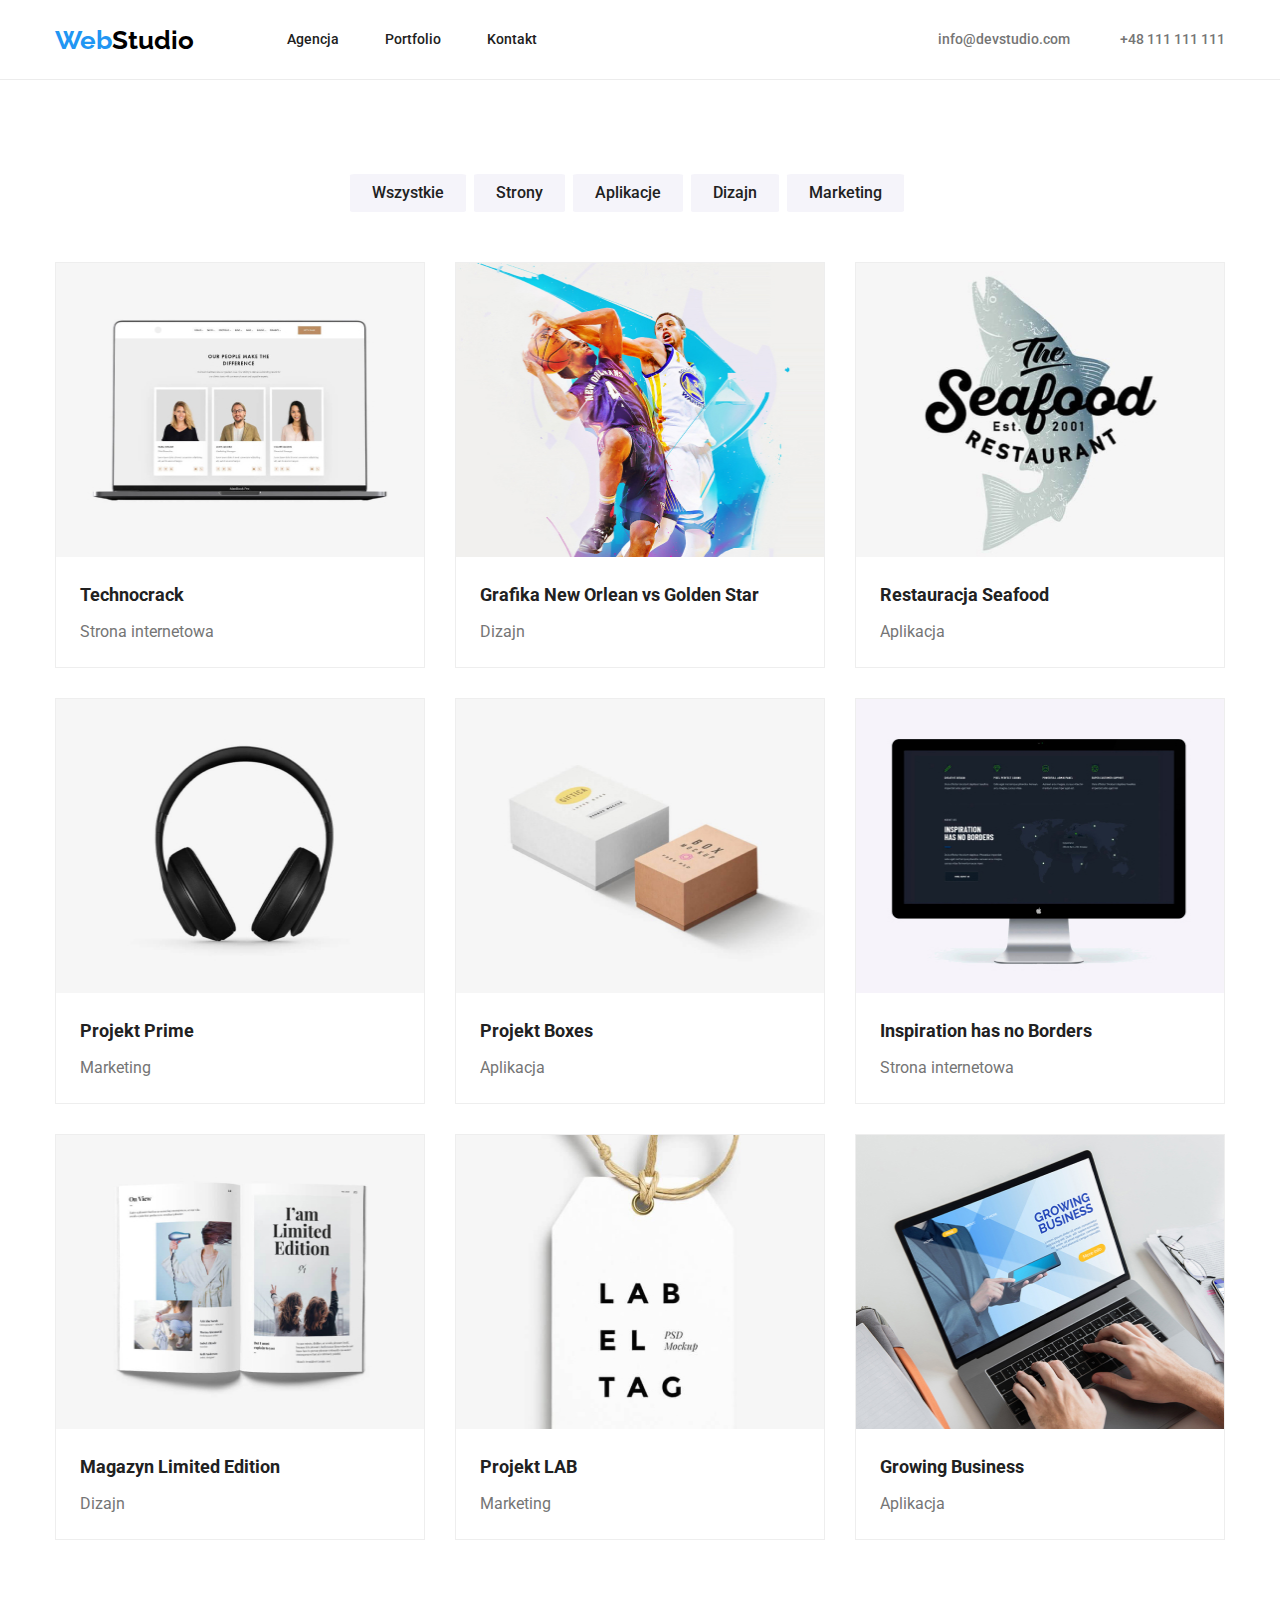
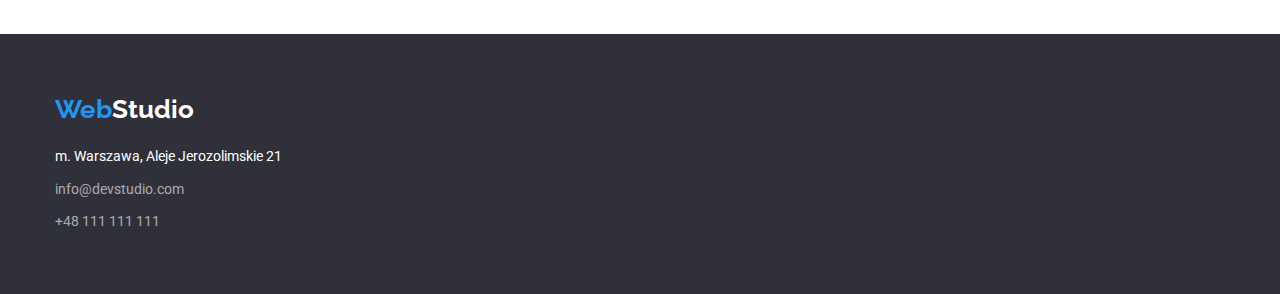
==== portfolio.html @ d8c9f894 "Initial commit" ====
<!DOCTYPE html>
<html lang="en">
  <head>
    <meta charset="UTF-8" />
    <meta http-equiv="X-UA-Compatible" content="IE=edge" />
    <meta name="viewport" content="width=device-width, initial-scale=1.0" />
    <title>Portfolio</title>
    <link
      rel="stylesheet"
      href="https://cdnjs.cloudflare.com/ajax/libs/modern-normalize/1.0.0/modern-normalize.min.css"
    />
    <link rel="preconnect" href="https://fonts.googleapis.com" />
    <link rel="preconnect" href="https://fonts.gstatic.com" crossorigin />
    <link
      href="https://fonts.googleapis.com/css2?family=Roboto:wght@400;500;700;900&display=swap"
      rel="stylesheet"
    />
    <link rel="preconnect" href="https://fonts.googleapis.com" />
    <link rel="preconnect" href="https://fonts.gstatic.com" crossorigin />
    <link
      href="https://fonts.googleapis.com/css2?family=Raleway:wght@700&display=swap"
      rel="stylesheet"
    />
    <link rel="stylesheet" href="./css/styles.css" />
  </head>
  <body>
    <header class="header-font border-bot">
      <div class="header-just">
        <nav class="header-box">
          <a href="index.html" class="logo"
            ><span class="logo-color">Web</span>Studio</a
          >
          <ul class="first-list">
            <li><a class="link" href="index.html">Agencja</a></li>
            <li>
              <a class="link" href="portfolio.html">Portfolio</a>
            </li>
            <li><a class="link" href="#">Kontakt</a></li>
          </ul>

          <ul class="second-list">
            <li><a class="link-header" href="#">info@devstudio.com</a></li>
            <li><a class="link-header" href="#">+48 111 111 111</a></li>
          </ul>
        </nav>
      </div>
    </header>

    <main>
      <section class="container section-portfolio-padding">
        <ul class="portfolio-buttons">
          <li>
            <button type="button" class="button">Wszystkie</button>
          </li>
          <li>
            <button type="button" class="button">Strony</button>
          </li>
          <li>
            <button type="button" class="button">Aplikacje</button>
          </li>
          <li>
            <button type="button" class="button">Dizajn</button>
          </li>
          <li>
            <button type="button" class="button">Marketing</button>
          </li>
        </ul>

        <ul class="section-photo">
          <li class="portfolio-photo-flex">
            <figure class="figure-photo-portfolio">
              <img
                class="image-width"
                src="./images/2.1.jpg"
                width="370"
                height="294"
                alt="przykladowa strona"
              />
              <figcaption class="portfolio-figcaption-padding">
                <strong class="figcaption-strong-portfolio">Technocrack</strong>
                <p class="figcaption-p-portfolio">Strona internetowa</p>
              </figcaption>
            </figure>
          </li>
          <li class="portfolio-photo-flex">
            <figure class="figure-photo-portfolio">
              <img
                class="image-width"
                src="./images/2.2.jpg"
                width="370"
                height="294"
                alt="Koszykarze"
              />
              <figcaption class="portfolio-figcaption-padding">
                <strong class="figcaption-strong-portfolio"
                  >Grafika New Orlean vs Golden Star</strong
                >
                <p class="figcaption-p-portfolio">Dizajn</p>
              </figcaption>
            </figure>
          </li>
          <li class="portfolio-photo-flex">
            <figure class="figure-photo-portfolio">
              <img
                class="image-width"
                src="./images/2.3.jpg"
                width="370"
                height="294"
                alt="Logo restauracji"
              />
              <figcaption class="portfolio-figcaption-padding">
                <strong class="figcaption-strong-portfolio"
                  >Restauracja Seafood</strong
                >
                <p class="figcaption-p-portfolio">Aplikacja</p>
              </figcaption>
            </figure>
          </li>

          <li class="portfolio-photo-flex">
            <figure class="figure-photo-portfolio">
              <img
                class="image-width"
                src="./images/2.4.jpg"
                width="370"
                height="294"
                alt="Słuchawki"
              />
              <figcaption class="portfolio-figcaption-padding">
                <strong class="figcaption-strong-portfolio"
                  >Projekt Prime</strong
                >
                <p class="figcaption-p-portfolio">Marketing</p>
              </figcaption>
            </figure>
          </li>
          <li class="portfolio-photo-flex">
            <figure class="figure-photo-portfolio">
              <img
                class="image-width"
                src="./images/2.5.jpg"
                width="370"
                height="294"
                alt="Pudełka"
              />
              <figcaption class="portfolio-figcaption-padding">
                <strong class="figcaption-strong-portfolio"
                  >Projekt Boxes</strong
                >
                <p class="figcaption-p-portfolio">Aplikacja</p>
              </figcaption>
            </figure>
          </li>
          <li class="portfolio-photo-flex">
            <figure class="figure-photo-portfolio">
              <img
                class="image-width"
                src="./images/2.6.jpg"
                width="370"
                height="294"
                alt="Monitor"
              />
              <figcaption class="portfolio-figcaption-padding">
                <strong class="figcaption-strong-portfolio"
                  >Inspiration has no Borders</strong
                >
                <p class="figcaption-p-portfolio">Strona internetowa</p>
              </figcaption>
            </figure>
          </li>
          <li class="portfolio-photo-flex">
            <figure class="figure-photo-portfolio">
              <img
                class="image-width"
                src="./images/2.7.jpg"
                width="370"
                height="294"
                alt="Książka"
              />
              <figcaption class="portfolio-figcaption-padding">
                <strong class="figcaption-strong-portfolio"
                  >Magazyn Limited Edition</strong
                >
                <p class="figcaption-p-portfolio">Dizajn</p>
              </figcaption>
            </figure>
          </li>
          <li class="portfolio-photo-flex">
            <figure class="figure-photo-portfolio">
              <img
                class="image-width"
                src="./images/2.8.jpg"
                width="370"
                height="294"
                alt="Etykieta"
              />
              <figcaption class="portfolio-figcaption-padding">
                <strong class="figcaption-strong-portfolio">Projekt LAB</strong>
                <p class="figcaption-p-portfolio">Marketing</p>
              </figcaption>
            </figure>
          </li>
          <li class="portfolio-photo-flex">
            <figure class="figure-photo-portfolio">
              <img
                class="image-width"
                src="./images/2.9.jpg"
                width="370"
                height="294"
                alt="Laptop"
              />
              <figcaption class="portfolio-figcaption-padding">
                <strong class="figcaption-strong-portfolio"
                  >Growing Business</strong
                >
                <p class="figcaption-p-portfolio">Aplikacja</p>
              </figcaption>
            </figure>
          </li>
        </ul>
      </section>
    </main>
    <footer class="footer">
      <div class="container">
        <div class="footer-logo-padding">
          <a href="index.html" class="logo"
            ><span class="logo-color">Web</span
            ><span class="logo-color-footer">Studio</span></a
          >
        </div>
        <ul class="footer-font footer-contact">
          <li class="footer-li-margin-bot">
            <address class="addres-color">
              m. Warszawa, Aleje Jerozolimskie 21
            </address>
          </li>

          <li class="footer-li-margin-bot">
            <a class="link-footer" href="#">info@devstudio.com</a>
          </li>
          <li class="link-footer-padding">
            <a class="link-footer" href="#">+48 111 111 111</a>
          </li>
        </ul>
      </div>
    </footer>
  </body>
</html>
---- css/styles.css ----
:root {
  --main-black: #212121;
  --second-black: #000000;
  --main-blue: #2196f3;
  --background-grey: #2f303a;
  --main-white: #ffffff;
  --second-white: #f5f4fa;
  --main-silver: #757575;
  --white-transparent: rgba(255, 255, 255, 0.6);
  --border-white: #ececec;
}
body {
  font-family: "Roboto", sans-serif;
  color: var(--main-black);
  margin: 0;
}
ul,
li {
  list-style-type: none;
}
.logo {
  font-family: "Raleway", sans-serif;
  font-weight: 700;
  font-size: 26px;
  line-height: 1.19;
  color: var(--second-black);
  text-decoration: none;
  cursor: pointer;
  margin-right: 93px;
}
.loor {
  list-style: none;
  display: flex;
  margin: inherit;
  align-items: center;
}
/*.ul-nopoint {
  padding-top: 94px;
  padding-bottom: 94px;
}*/

.link:hover {
  color: var(--main-blue);
  cursor: pointer;
}
.link {
  color: var(--main-black);
  text-decoration: none;
}
.logo-color {
  color: var(--main-blue);
}
.link-header {
  color: var(--main-silver);
  text-decoration: none;
  
}
.link-header:hover {
  color: var(--main-blue);
  cursor: pointer;
}
.header-font {
  font-weight: 500;
  font-size: 14px;
  line-height: 1.14;
  height: 80px;
}
.footer-font {
  font-weight: 400;
  font-size: 14px;
  line-height: 1.71;
  text-decoration: none;
}
.h1-class {
  color: var(--main-white);
  font-weight: 900;
  font-size: 44px;
  line-height: 1.36;
  margin-top: 0px;
  margin-bottom: 30px;
}
.button-agencja {
  color: var(--main-black);
  font-family: "Roboto";
  font-style: normal;
  font-weight: 700;
  font-size: 16px;
  line-height: 1.85;
  background-color: var(--second-white);
  cursor: pointer;
  width: 200px;
  height: 50px;
  border: none;
  border-radius: 4%;
}
.button-agencja:hover {
  background-color: var(--main-blue);
  color: var(--main-white);
}
.button {
  color: var(--main-black);
  font-family: "Roboto";
  font-style: normal;
  font-weight: 500;
  font-size: 16px;
  line-height: 1.62;
  background-color: var(--second-white);
  cursor: pointer;
  margin-right: 8px;
  padding: 6px 22px;
  border: none;
  border-radius: 4%;
}
.button:hover {
  background-color: var(--main-blue);
  color: var(--main-white);
}
.h2-class {
  font-style: normal;
  font-weight: 700;
  font-size: 36px;
  line-height: 1.16;
  text-align: center;
  margin-top: 0px;
  margin-bottom: 0px;
  padding-bottom: 50px;
}
.h4-class {
  font-weight: 700;
  font-size: 14px;
  line-height: 1.14;
}
.text-lorem {
  color: var(--main-silver);
  font-weight: 400;
  font-size: 14px;
  line-height: 1.71;
  width: 270px;
  height: 75px;
  text-align: justify;
  margin-top: 0;
  margin-bottom: 0;
  margin-right: 30px;
}
.figcaption-strong-studio {
  font-weight: 500;
  font-size: 16px;
  line-height: 1.18;
  color: var(--main-black);
}
.figcaption-p-studio {
  color: var(--main-silver);
  font-weight: 400;
  font-size: 16px;
  line-height: 1.18;
  padding-bottom: 30px;
  margin-bottom: 0px;
  margin-top: 0px;
}
.figcaption-strong-portfolio {
  font-weight: 700;
  font-size: 18px;
  line-height: 2;
}
.figcaption-p-portfolio {
  color: var(--main-silver);
  font-weight: 400;
  font-size: 16px;
  line-height: 1.87;
  margin-top: 4px;
  margin-bottom: 0px;
}
.footer {
  background-color: var(--background-grey);
  height: 252;
}
.logo-color-footer {
  color: var(--main-white);
}
.addres-color {
  color: var(--main-white);
  font-style: normal;
}
.link-footer {
  color: var(--white-transparent);
  text-decoration: none;
}
.link-footer:hover {
  color: var(--main-blue);
  cursor: pointer;
}

.background-team {
  background-color: var(--second-white);
  padding-top: 94px;
  padding-bottom: 94px;
}
.background-main-upper {
  background-color: var(--background-grey);
}
.container {
  margin: 0 auto;
  width: 100%;
  max-width: 1200px;
  padding: 0 15px;
}
.main-upper {
  text-align: center;
  max-width: 696px;
  align-items: center;
  justify-content: center;
}

.header-box {
  margin: 0 auto;
  box-sizing: border-box;
  justify-content: space-between;
  display: flex;
  max-width: 1200px;
  width: 100%;
  height: 26px;
  align-items: center;
  padding: 0 15px;
}
.first-list {
  text-align: center;
  display: flex;
  padding-left: 0px;

  flex-grow: 1;
  gap: 46px;

  /* margin: 32x 371px 32px 0;*/
}
.second-list {
  display: flex;
  justify-content: space-between;

  gap: 50px;
}
.header-just {
  padding: 27px 0;
}
.border-bot {
  border-bottom: 1px solid;
  color: var(--border-white);
}
.lorem-cointainer {
  display: flex;
  flex-direction: column;
  justify-content: center;
  height: 300px;
}
.lorem-flex {
  display: flex;
  margin: inherit;
  align-items: center;
  padding-left: 0;
}
.lorem-height {
  height: 600px;
}
/*section {
  padding-top: 94px;
  padding-bottom: 94px;
}*/
.presentation-flex {
  display: flex;
  margin: inherit;
  align-items: center;
  list-style: none;
  padding-left: 0px;
}
.presentation-margin {
  margin-right: 30px;
}
.presentation-padding {
  padding-bottom: 94px;
}
.figure {
  margin-left: 0px;
  margin-bottom: 0px;
  margin-top: 0px;
  margin-right: 30px;
  box-shadow: 0px 1px 3px rgba(0, 0, 0, 0.12), 0px 1px 1px rgba(0, 0, 0, 0.14),
    0px 2px 1px rgba(0, 0, 0, 0.2);
  border-radius: 0px 0px 4px 4px;
}
.figbot {
  background-color: var(--main-white);
  text-align: center;
  padding-top: 30px;
}
.footer-logo-padding {
  padding-top: 60px;
  padding-bottom: 20px;
}
.footer-contact {
  margin: 0;
  padding-left: 0;
}
.link-footer-padding {
  padding-bottom: 60px;
}
.portfolio-buttons {
  display: flex;
  margin: inherit;
  align-items: center;
  padding-left: 295px;
  list-style: none;
  padding-bottom: 50px;
}
.section-portfolio-padding {
  padding-top: 94px;
  padding-bottom: 94px;
}
.section-photo {
  display: flex;
  flex-wrap: wrap;
  gap: 30px;
  list-style: none;
  margin: 0;
  padding-left: 0;
}
.portfolio-photo-flex {
  flex-basis: calc((100% - 60px) / 3);
}
.figure-photo-portfolio {
  background: var(--main-white);
  border: 1px solid #eeeeee;
  margin: 0 auto;
}
.image-width {
  width: 100%;
  vertical-align: top;
}
.portfolio-figcaption-padding {
  padding: 20px 24px;
}
.footer-li-margin-bot {
  margin-bottom: 9px;
}
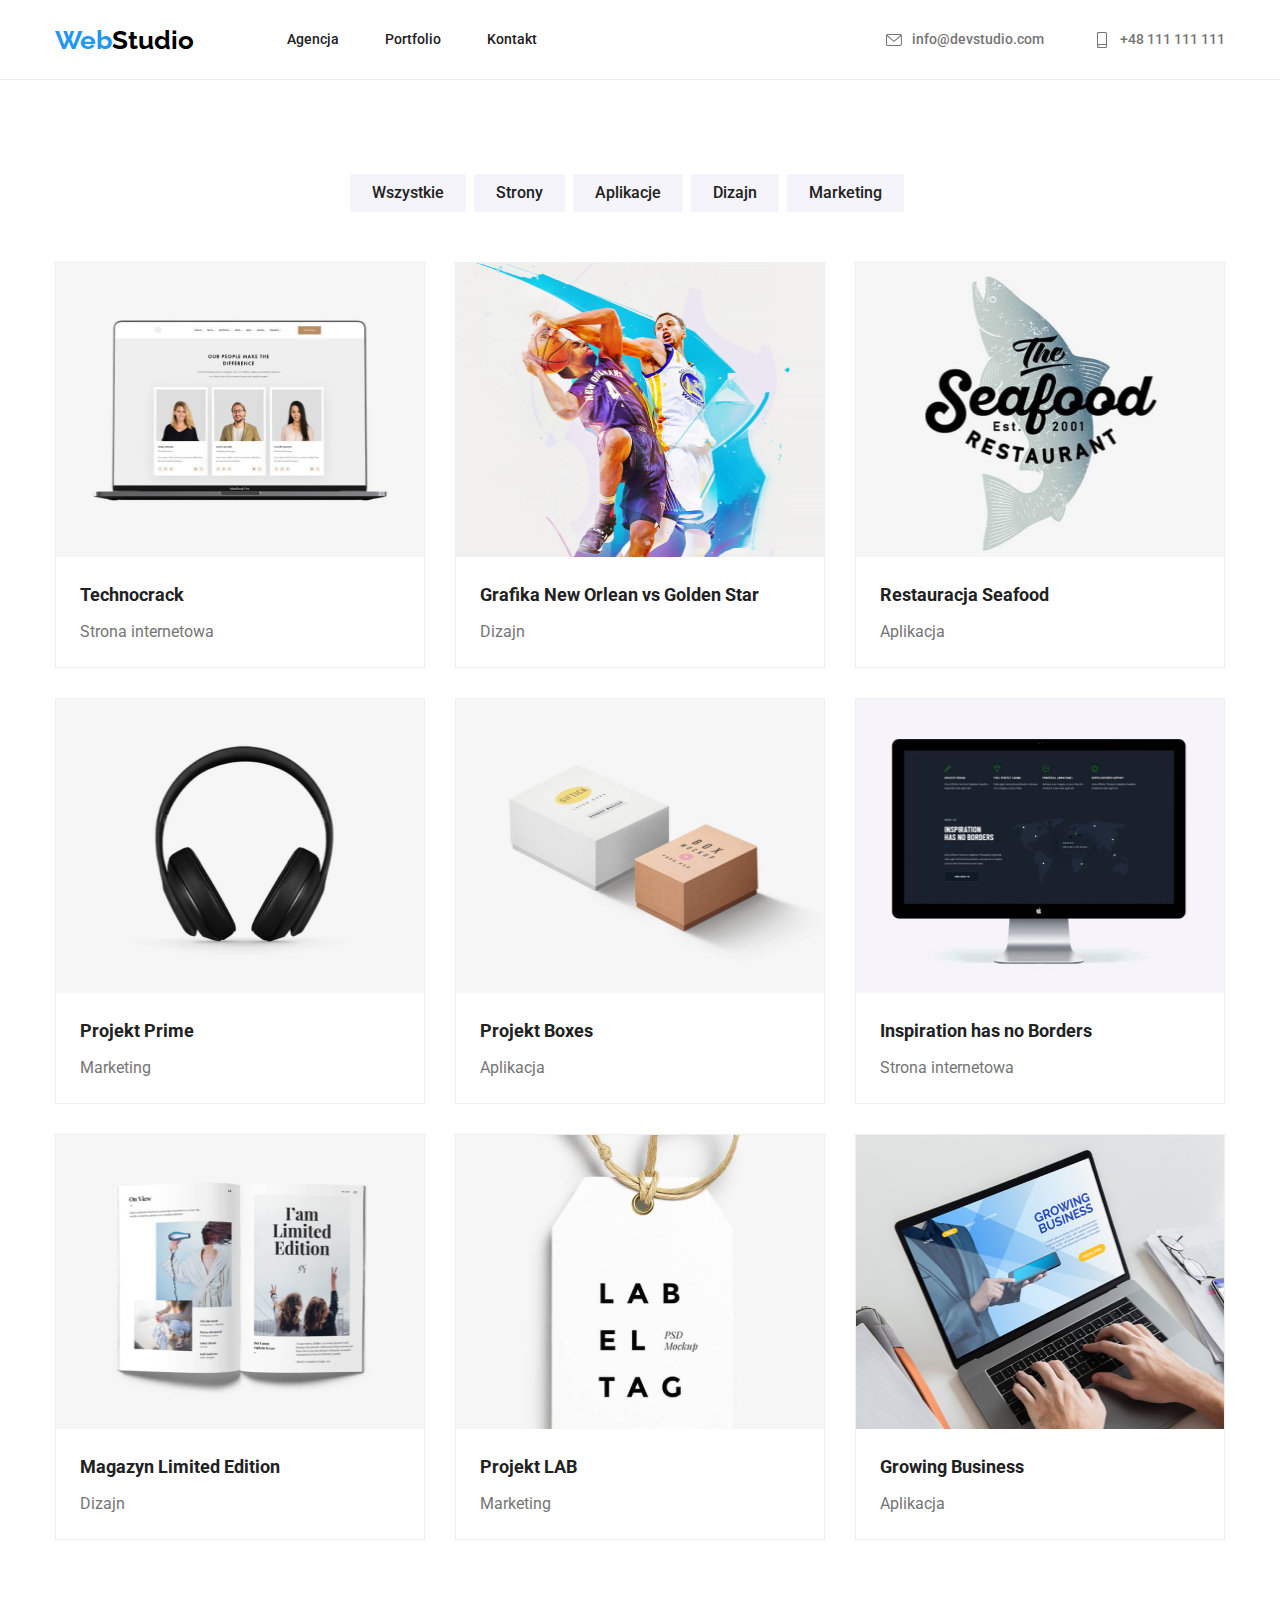
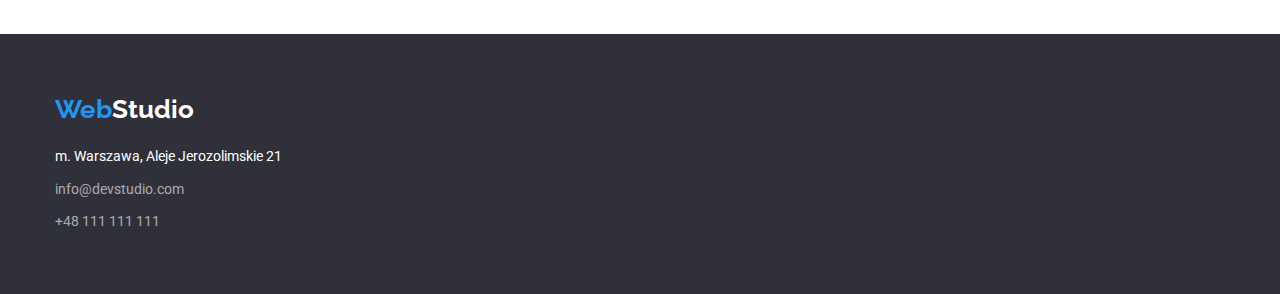
==== commit 1e688cc1: "test1" ====
--- a/portfolio.html
+++ b/portfolio.html
@@ -39,8 +39,23 @@
           </ul>
 
           <ul class="second-list">
-            <li><a class="link-header" href="#">info@devstudio.com</a></li>
-            <li><a class="link-header" href="#">+48 111 111 111</a></li>
+            <li><a class="link-header" href="#">
+              <svg class="icon icon-svg">
+                <use 
+                y="2"
+                width="16"
+                height="12"
+                href="./images/icons.svg#icon-envelope"
+              ></use>
+            </svg>info@devstudio.com</a></li>
+            <li><a class="link-header" href="#">
+              <svg class="icon icon-svg">
+                <use
+                x="3"
+                width="10"
+                height="16"
+                href="./images/icons.svg#icon-smartphone"
+              ></use></svg>+48 111 111 111</a></li>
           </ul>
         </nav>
       </div>
--- a/css/styles.css
+++ b/css/styles.css
@@ -8,6 +8,7 @@
   --main-silver: #757575;
   --white-transparent: rgba(255, 255, 255, 0.6);
   --border-white: #ececec;
+  --social-grey: #afb1b8;
 }
 body {
   font-family: "Roboto", sans-serif;
@@ -53,7 +54,7 @@
 .link-header {
   color: var(--main-silver);
   text-decoration: none;
-  
+  display: flex;
 }
 .link-header:hover {
   color: var(--main-blue);
@@ -78,6 +79,7 @@
   line-height: 1.36;
   margin-top: 0px;
   margin-bottom: 30px;
+  letter-spacing: 0.06em;
 }
 .button-agencja {
   color: var(--main-black);
@@ -141,6 +143,7 @@
   margin-top: 0;
   margin-bottom: 0;
   margin-right: 30px;
+  letter-spacing: 0.03em;
 }
 .figcaption-strong-studio {
   font-weight: 500;
@@ -196,7 +199,14 @@
   padding-bottom: 94px;
 }
 .background-main-upper {
-  background-color: var(--background-grey);
+  background-image: linear-gradient(
+      rgba(47, 48, 58, 0.4),
+      rgba(255, 255, 255, 0.1)
+    ),
+    url(../images/Tlo2-index-section1.jpg);
+  max-width: 1600px;
+  margin: auto;
+  padding: 0 15px;
 }
 .container {
   margin: 0 auto;
@@ -207,8 +217,6 @@
 .main-upper {
   text-align: center;
   max-width: 696px;
-  align-items: center;
-  justify-content: center;
 }
 
 .header-box {
@@ -235,6 +243,7 @@
 .second-list {
   display: flex;
   justify-content: space-between;
+  padding-left: 0px;
 
   gap: 50px;
 }
@@ -249,7 +258,7 @@
   display: flex;
   flex-direction: column;
   justify-content: center;
-  height: 300px;
+  padding-top: 94px;
 }
 .lorem-flex {
   display: flex;
@@ -275,7 +284,7 @@
   margin-right: 30px;
 }
 .presentation-padding {
-  padding-bottom: 94px;
+  padding-top: 94px;
 }
 .figure {
   margin-left: 0px;
@@ -340,3 +349,55 @@
 .footer-li-margin-bot {
   margin-bottom: 9px;
 }
+.icon {
+  text-decoration: none;
+  border-style: none;
+  background-color: var(--main-white);
+
+  margin-right: 10px;
+  width: 16px;
+  height: 16px;
+  fill: var(--main-silver);
+}
+.icon-svg:hover {
+  fill: var(--main-blue);
+
+  transition: all 0.4s;
+}
+.lorem-icon {
+  display: flex;
+  align-items: center;
+  justify-content: center;
+  background-color: #f5f4fa;
+  width: 270px;
+  height: 120px;
+  margin-bottom: 30px;
+  border-radius: 4px;
+}
+.social-links {
+  display: flex;
+  flex-direction: row;
+  justify-content: center;
+  gap: 10px;
+  padding-bottom: 30px;
+}
+.social-links-style {
+  display: flex;
+  justify-content: center;
+  align-items: center;
+  width: 44px;
+  height: 44px;
+  border-radius: 50%;
+  fill: var(--social-grey);
+}
+/*.test3 {
+  fill: var(--main-blue);
+}*/
+.test4 {
+  border-radius: 4px;
+}
+svg:hover {
+  fill: #2196f3;
+
+  transition: all 0.2s;
+}
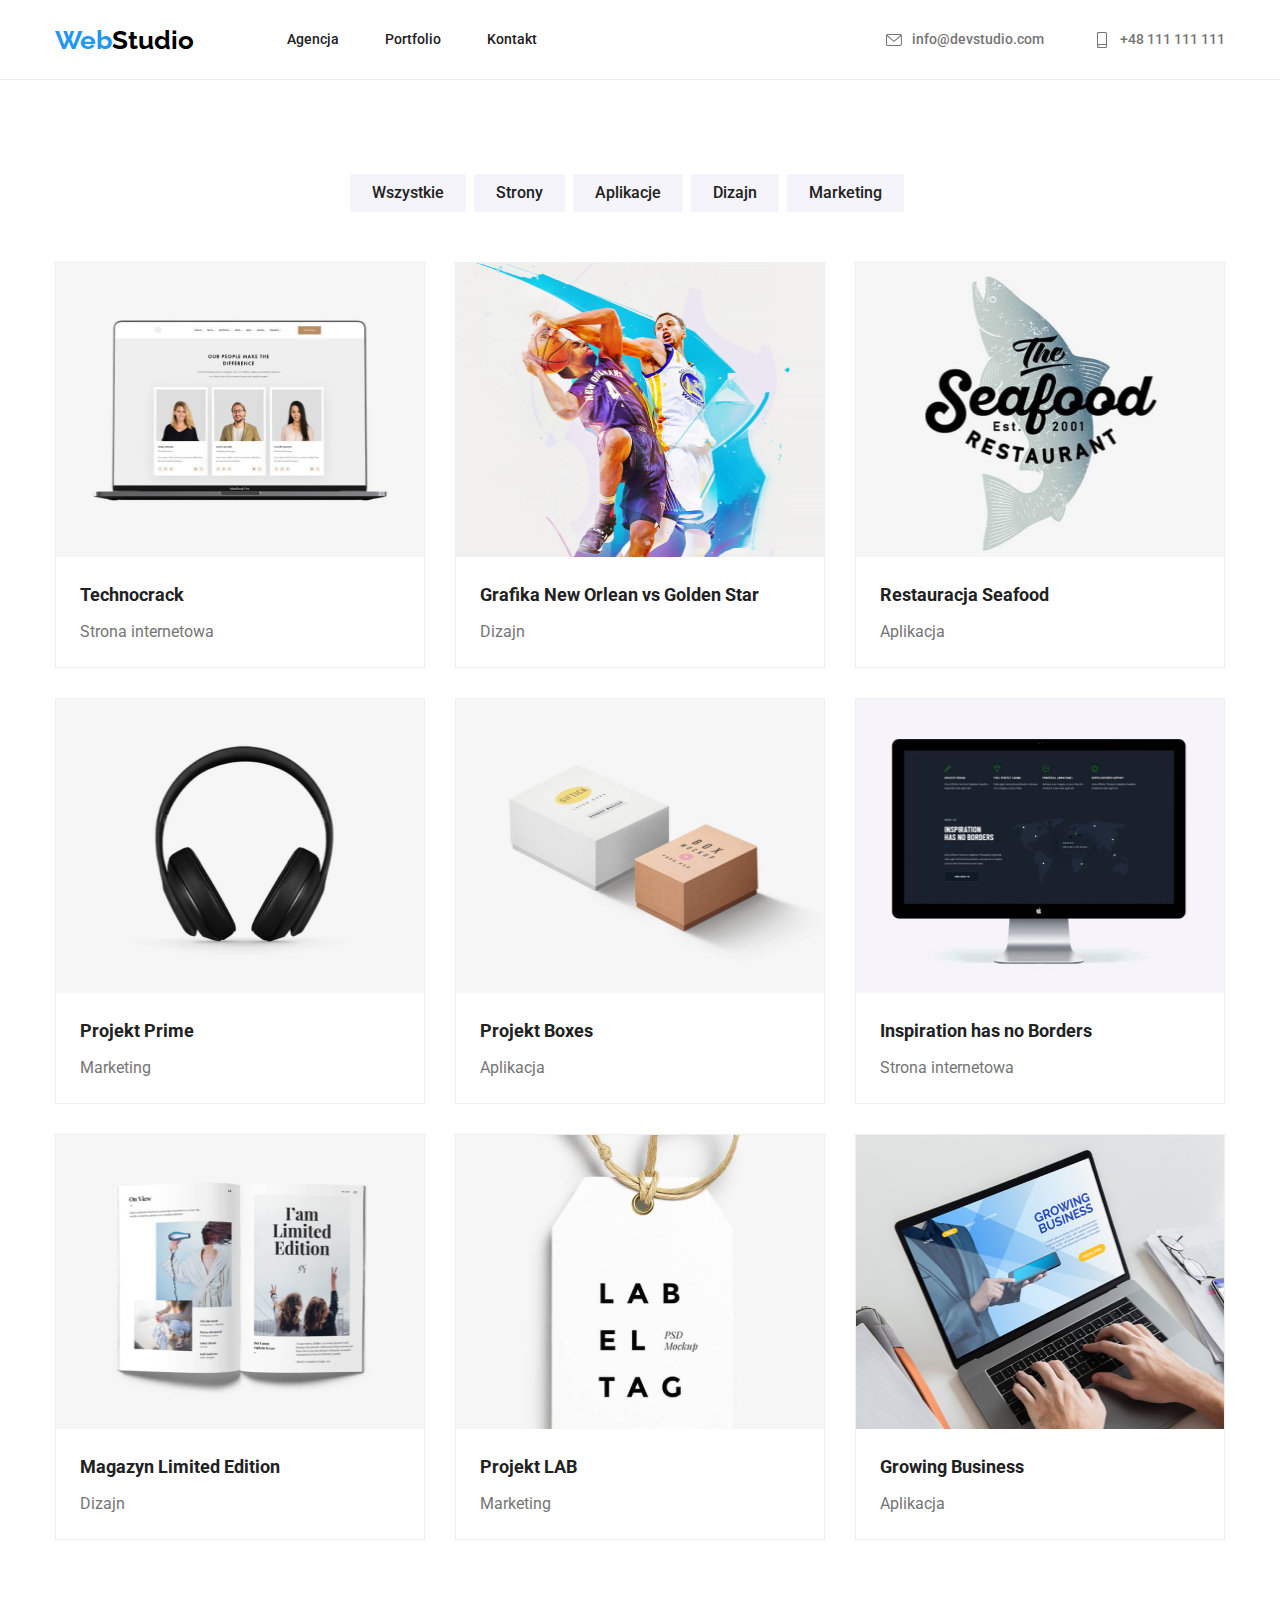
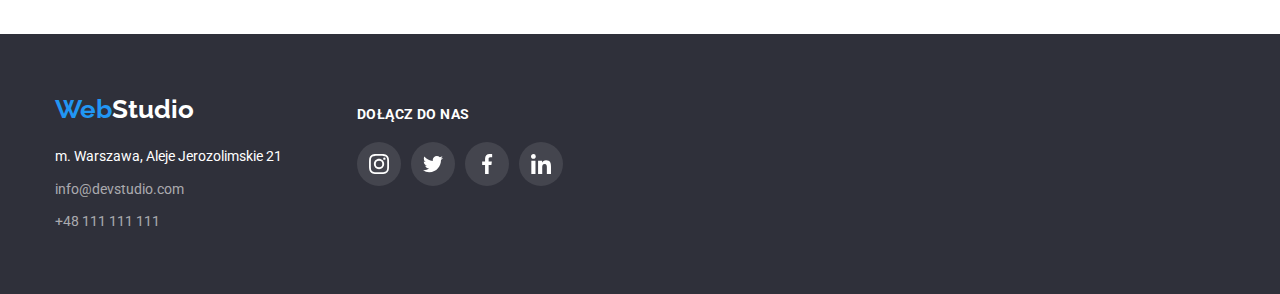
==== commit cc55e995: "large update" ====
--- a/portfolio.html
+++ b/portfolio.html
@@ -236,8 +236,10 @@
       </section>
     </main>
     <footer class="footer">
-      <div class="container">
-        <div class="footer-logo-padding">
+      <div class="container flix">
+       <div class="kontakt">
+        
+          <div class="footer-logo-padding">
           <a href="index.html" class="logo"
             ><span class="logo-color">Web</span
             ><span class="logo-color-footer">Studio</span></a
@@ -258,6 +260,40 @@
           </li>
         </ul>
       </div>
+        <div class="joinus-footer">
+          <h4 class="h4-class-footer">DOŁĄCZ DO NAS</h4>
+          <div class="social-links">
+            <div class="social-links-style social-links-footer">
+              <svg width="20" height="20">
+                <use href="./images/icons.svg#icon-instagram-2"></use>
+              </svg>
+            </div>
+            <div class="social-links-style social-links-footer">
+                <svg width="20" height="20">
+                  <use href="./images/icons.svg#icon-twitter-1"></use>
+                </svg>
+              </div>
+              <div class="social-links-style social-links-footer">
+                  <svg width="20" height="20">
+                    <use
+                    href="./images/icons.svg#icon-facebook-1"
+                    ></use>
+                  </svg>
+              </div>
+              <div class="social-links-style social-links-footer">
+                    <svg width="20" height="20">
+                      <use
+                      href="./images/icons.svg#icon-linkedin-1"
+                      ></use>
+                    </svg>
+                  </div>                      
+          </div>
+        
+      </div>
+      
+      
+      
+     
     </footer>
   </body>
 </html>
--- a/css/styles.css
+++ b/css/styles.css
@@ -9,6 +9,7 @@
   --white-transparent: rgba(255, 255, 255, 0.6);
   --border-white: #ececec;
   --social-grey: #afb1b8;
+  --shadow-white: #eeeeee;
 }
 body {
   font-family: "Roboto", sans-serif;
@@ -158,7 +159,7 @@
   line-height: 1.18;
   padding-bottom: 30px;
   margin-bottom: 0px;
-  margin-top: 0px;
+  margin-top: 10px;
 }
 .figcaption-strong-portfolio {
   font-weight: 700;
@@ -284,12 +285,11 @@
   margin-right: 30px;
 }
 .presentation-padding {
-  padding-top: 94px;
+  padding-block: 94px;
 }
 .figure {
-  margin-left: 0px;
-  margin-bottom: 0px;
-  margin-top: 0px;
+  margin: 0;
+  background-color: var(--main-white);
   margin-right: 30px;
   box-shadow: 0px 1px 3px rgba(0, 0, 0, 0.12), 0px 1px 1px rgba(0, 0, 0, 0.14),
     0px 2px 1px rgba(0, 0, 0, 0.2);
@@ -299,6 +299,8 @@
   background-color: var(--main-white);
   text-align: center;
   padding-top: 30px;
+  border-bottom-left-radius: 4px;
+  border-bottom-right-radius: 4px;
 }
 .footer-logo-padding {
   padding-top: 60px;
@@ -336,8 +338,13 @@
 }
 .figure-photo-portfolio {
   background: var(--main-white);
-  border: 1px solid #eeeeee;
+  border: 1px solid var(--shadow-white);
   margin: 0 auto;
+}
+.figure-photo-portfolio:hover {
+  cursor: pointer;
+  box-shadow: 0px 1px 1px rgba(0, 0, 0, 0.12), 0px 4px 4px rgba(0, 0, 0, 0.06),
+      1px 4px 6px rgba(0, 0, 0, 0.16);
 }
 .image-width {
   width: 100%;
@@ -368,12 +375,18 @@
   display: flex;
   align-items: center;
   justify-content: center;
-  background-color: #f5f4fa;
+  background-color: var(--second-white);
   width: 270px;
   height: 120px;
   margin-bottom: 30px;
   border-radius: 4px;
 }
+.lorem-icon:hover {
+  fill: var(--main-blue);
+
+  transition: all 0.2s;
+
+}
 .social-links {
   display: flex;
   flex-direction: row;
@@ -393,11 +406,66 @@
 /*.test3 {
   fill: var(--main-blue);
 }*/
-.test4 {
-  border-radius: 4px;
-}
-svg:hover {
-  fill: #2196f3;
-
+
+
+
+.social-links-style:hover {
+  width: 44px;
+  height: 44px;
+  border-radius: 50%;
+  fill: var(--second-white);
+  background: var(--main-blue);
   transition: all 0.2s;
 }
+.section-padding {
+  padding-block: 94px;
+}
+.customers {
+  display: flex;
+    flex-direction: row;
+        gap: 30px;
+        padding-left: 0;
+        margin-block: 0;
+}
+.customers-logo {
+  width: 170px;
+    height: 92px;
+    
+    border-radius: 4px;
+    fill: var(--social-grey);
+    border-radius: 4px;
+    outline: 1px solid var(--social-grey);
+}
+.customers-logo:hover {
+  fill: var(--main-blue);
+  transition: all 0.2s;
+  outline-color: var(--main-blue);
+}
+ 
+.h4-class-footer {
+  letter-spacing: 0.03em;
+  color: var(--main-white);
+  font-style: normal;
+  font-weight: 700;
+  font-size: 14px;
+  padding-top: 72px;
+  line-height: 16px;
+  margin-top: 0px;
+padding-top: 72px;
+margin-bottom: 20px;
+}
+.joinus-footer {
+  display: flex;
+    flex-direction: column;
+    align-items: flex-start;
+}
+.flix {
+  display: flex;
+}
+.kontakt {
+  margin-right: 70px;
+}
+.social-links-footer {
+  background: rgba(255, 255, 255, 0.1);
+  fill: var(--main-white);
+}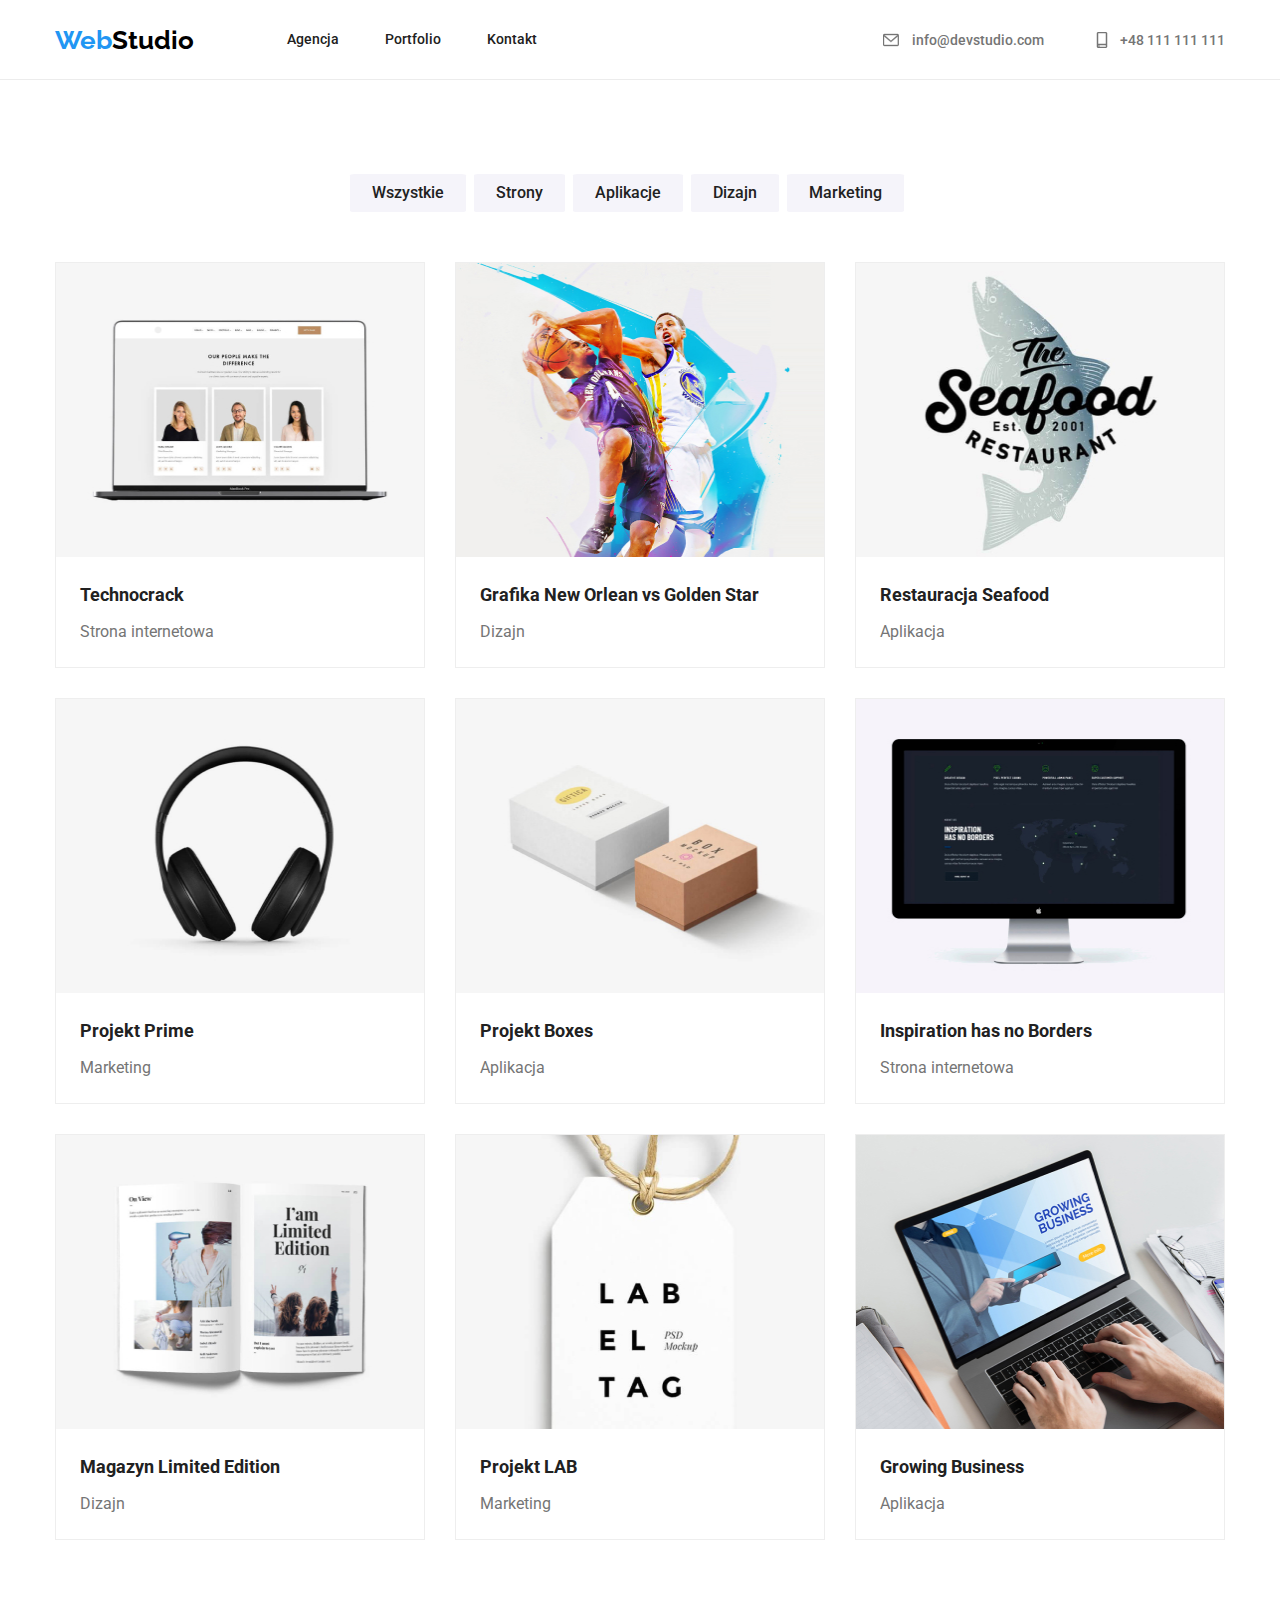
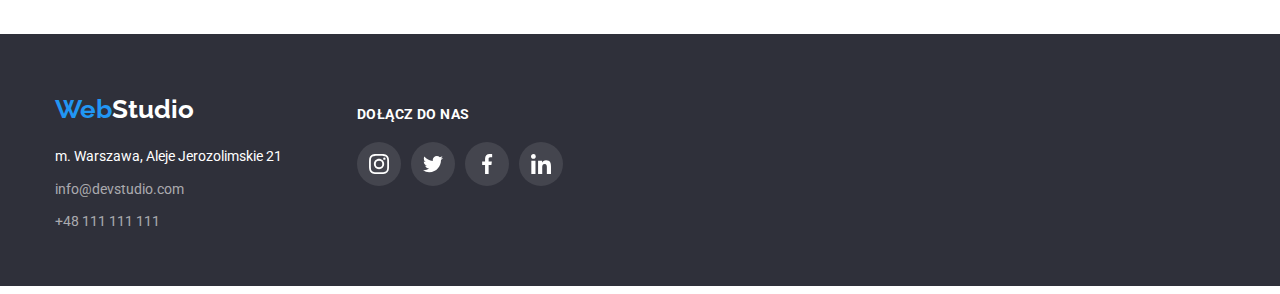
==== commit 1b913cd8: "final" ====
--- a/portfolio.html
+++ b/portfolio.html
@@ -39,23 +39,20 @@
           </ul>
 
           <ul class="second-list">
-            <li><a class="link-header" href="#">
-              <svg class="icon icon-svg">
-                <use 
-                y="2"
-                width="16"
-                height="12"
-                href="./images/icons.svg#icon-envelope"
-              ></use>
-            </svg>info@devstudio.com</a></li>
-            <li><a class="link-header" href="#">
-              <svg class="icon icon-svg">
-                <use
-                x="3"
-                width="10"
-                height="16"
-                href="./images/icons.svg#icon-smartphone"
-              ></use></svg>+48 111 111 111</a></li>
+            <li>
+              <a class="link-header" href="#">
+                <svg class="icon icon-svg" width="16" height="12">
+                  <use href="./images/icons.svg#icon-envelope"></use>
+                </svg>
+                info@devstudio.com</a
+              >
+            </li>
+            <li>
+              <a class="link-header" href="#">
+                <svg class="icon icon-svg" width="16" height="12">
+                  <use href="./images/icons.svg#icon-smartphone"></use>
+                  </svg>+48 111 111 111</a>
+            </li>
           </ul>
         </nav>
       </div>
@@ -237,29 +234,28 @@
     </main>
     <footer class="footer">
       <div class="container flix">
-       <div class="kontakt">
-        
+        <div class="kontakt">
           <div class="footer-logo-padding">
-          <a href="index.html" class="logo"
-            ><span class="logo-color">Web</span
-            ><span class="logo-color-footer">Studio</span></a
-          >
+            <a href="index.html" class="logo"
+              ><span class="logo-color">Web</span
+              ><span class="logo-color-footer">Studio</span></a
+            >
+          </div>
+          <ul class="footer-font footer-contact">
+            <li class="footer-li-margin-bot">
+              <address class="addres-color">
+                m. Warszawa, Aleje Jerozolimskie 21
+              </address>
+            </li>
+
+            <li class="footer-li-margin-bot">
+              <a class="link-footer" href="#">info@devstudio.com</a>
+            </li>
+            <li class="link-footer-padding">
+              <a class="link-footer" href="#">+48 111 111 111</a>
+            </li>
+          </ul>
         </div>
-        <ul class="footer-font footer-contact">
-          <li class="footer-li-margin-bot">
-            <address class="addres-color">
-              m. Warszawa, Aleje Jerozolimskie 21
-            </address>
-          </li>
-
-          <li class="footer-li-margin-bot">
-            <a class="link-footer" href="#">info@devstudio.com</a>
-          </li>
-          <li class="link-footer-padding">
-            <a class="link-footer" href="#">+48 111 111 111</a>
-          </li>
-        </ul>
-      </div>
         <div class="joinus-footer">
           <h4 class="h4-class-footer">DOŁĄCZ DO NAS</h4>
           <div class="social-links">
@@ -269,31 +265,23 @@
               </svg>
             </div>
             <div class="social-links-style social-links-footer">
-                <svg width="20" height="20">
-                  <use href="./images/icons.svg#icon-twitter-1"></use>
-                </svg>
-              </div>
-              <div class="social-links-style social-links-footer">
-                  <svg width="20" height="20">
-                    <use
-                    href="./images/icons.svg#icon-facebook-1"
-                    ></use>
-                  </svg>
-              </div>
-              <div class="social-links-style social-links-footer">
-                    <svg width="20" height="20">
-                      <use
-                      href="./images/icons.svg#icon-linkedin-1"
-                      ></use>
-                    </svg>
-                  </div>                      
+              <svg width="20" height="20">
+                <use href="./images/icons.svg#icon-twitter-1"></use>
+              </svg>
+            </div>
+            <div class="social-links-style social-links-footer">
+              <svg width="20" height="20">
+                <use href="./images/icons.svg#icon-facebook-1"></use>
+              </svg>
+            </div>
+            <div class="social-links-style social-links-footer">
+              <svg width="20" height="20">
+                <use href="./images/icons.svg#icon-linkedin-1"></use>
+              </svg>
+            </div>
           </div>
-        
+        </div>
       </div>
-      
-      
-      
-     
     </footer>
   </body>
 </html>
--- a/css/styles.css
+++ b/css/styles.css
@@ -44,6 +44,7 @@
 .link:hover {
   color: var(--main-blue);
   cursor: pointer;
+  transition: all 0.28s;
 }
 .link {
   color: var(--main-black);
@@ -55,11 +56,15 @@
 .link-header {
   color: var(--main-silver);
   text-decoration: none;
-  display: flex;
 }
 .link-header:hover {
   color: var(--main-blue);
   cursor: pointer;
+  transition: all 0.28s;
+}
+.link-header:hover svg {
+  stroke: var(--main-blue);
+  fill: var(--main-blue);
 }
 .header-font {
   font-weight: 500;
@@ -99,6 +104,8 @@
 .button-agencja:hover {
   background-color: var(--main-blue);
   color: var(--main-white);
+  cursor: pointer;
+  transition: all 0.28s;
 }
 .button {
   color: var(--main-black);
@@ -117,6 +124,12 @@
 .button:hover {
   background-color: var(--main-blue);
   color: var(--main-white);
+  cursor: pointer;
+  transition: all 0.28s;
+  color: var(--main-white);
+  box-shadow: 0px 3px 1px rgba(0, 0, 0, 0.1), 0px 1px 2px rgba(0, 0, 0, 0.08),
+    0px 2px 2px rgba(0, 0, 0, 0.12);
+  transition: all 0.2s;
 }
 .h2-class {
   font-style: normal;
@@ -128,10 +141,13 @@
   margin-bottom: 0px;
   padding-bottom: 50px;
 }
-.h4-class {
+.h3-class {
   font-weight: 700;
   font-size: 14px;
   line-height: 1.14;
+  letter-spacing: 0.03em;
+  margin-bottom: 10px;
+  margin-top: 0;
 }
 .text-lorem {
   color: var(--main-silver);
@@ -145,6 +161,7 @@
   margin-bottom: 0;
   margin-right: 30px;
   letter-spacing: 0.03em;
+  margin-right: 0px;
 }
 .figcaption-strong-studio {
   font-weight: 500;
@@ -176,7 +193,7 @@
 }
 .footer {
   background-color: var(--background-grey);
-  height: 252;
+  height: 252px;
 }
 .logo-color-footer {
   color: var(--main-white);
@@ -192,6 +209,7 @@
 .link-footer:hover {
   color: var(--main-blue);
   cursor: pointer;
+  transition: all 0.28s;
 }
 
 .background-team {
@@ -265,7 +283,9 @@
   display: flex;
   margin: inherit;
   align-items: center;
-  padding-left: 0;
+  justify-content: center;
+  gap: 30px;
+  padding-left: 0px;
 }
 .lorem-height {
   height: 600px;
@@ -344,7 +364,8 @@
 .figure-photo-portfolio:hover {
   cursor: pointer;
   box-shadow: 0px 1px 1px rgba(0, 0, 0, 0.12), 0px 4px 4px rgba(0, 0, 0, 0.06),
-      1px 4px 6px rgba(0, 0, 0, 0.16);
+    1px 4px 6px rgba(0, 0, 0, 0.16);
+  transition: all 0.2s;
 }
 .image-width {
   width: 100%;
@@ -360,33 +381,31 @@
   text-decoration: none;
   border-style: none;
   background-color: var(--main-white);
+  vertical-align: text-bottom;
 
   margin-right: 10px;
   width: 16px;
   height: 16px;
   fill: var(--main-silver);
+  stroke: var(--main-silver);
+  color: #757575;
 }
 .icon-svg:hover {
   fill: var(--main-blue);
-
-  transition: all 0.4s;
+  transition: all 0.28s;
+  cursor: pointer;
 }
 .lorem-icon {
   display: flex;
   align-items: center;
   justify-content: center;
-  background-color: var(--second-white);
+  background-color: #f5f4fa;
   width: 270px;
   height: 120px;
   margin-bottom: 30px;
   border-radius: 4px;
 }
-.lorem-icon:hover {
-  fill: var(--main-blue);
-
-  transition: all 0.2s;
-
-}
+
 .social-links {
   display: flex;
   flex-direction: row;
@@ -406,8 +425,6 @@
 /*.test3 {
   fill: var(--main-blue);
 }*/
-
-
 
 .social-links-style:hover {
   width: 44px;
@@ -415,33 +432,35 @@
   border-radius: 50%;
   fill: var(--second-white);
   background: var(--main-blue);
-  transition: all 0.2s;
+  cursor: pointer;
+  transition: all 0.28s;
 }
 .section-padding {
   padding-block: 94px;
 }
 .customers {
   display: flex;
-    flex-direction: row;
-        gap: 30px;
-        padding-left: 0;
-        margin-block: 0;
+  flex-direction: row;
+  gap: 30px;
+  padding-left: 0;
+  margin-block: 0;
 }
 .customers-logo {
   width: 170px;
-    height: 92px;
-    
-    border-radius: 4px;
-    fill: var(--social-grey);
-    border-radius: 4px;
-    outline: 1px solid var(--social-grey);
+  height: 92px;
+
+  border-radius: 4px;
+  fill: var(--social-grey);
+  border-radius: 4px;
+  outline: 1px solid var(--social-grey);
 }
 .customers-logo:hover {
   fill: var(--main-blue);
-  transition: all 0.2s;
+  transition: all 0.28s;
   outline-color: var(--main-blue);
-}
- 
+  cursor: pointer;
+}
+
 .h4-class-footer {
   letter-spacing: 0.03em;
   color: var(--main-white);
@@ -451,13 +470,13 @@
   padding-top: 72px;
   line-height: 16px;
   margin-top: 0px;
-padding-top: 72px;
-margin-bottom: 20px;
+  padding-top: 72px;
+  margin-bottom: 20px;
 }
 .joinus-footer {
   display: flex;
-    flex-direction: column;
-    align-items: flex-start;
+  flex-direction: column;
+  align-items: flex-start;
 }
 .flix {
   display: flex;
@@ -468,4 +487,4 @@
 .social-links-footer {
   background: rgba(255, 255, 255, 0.1);
   fill: var(--main-white);
-}+}
